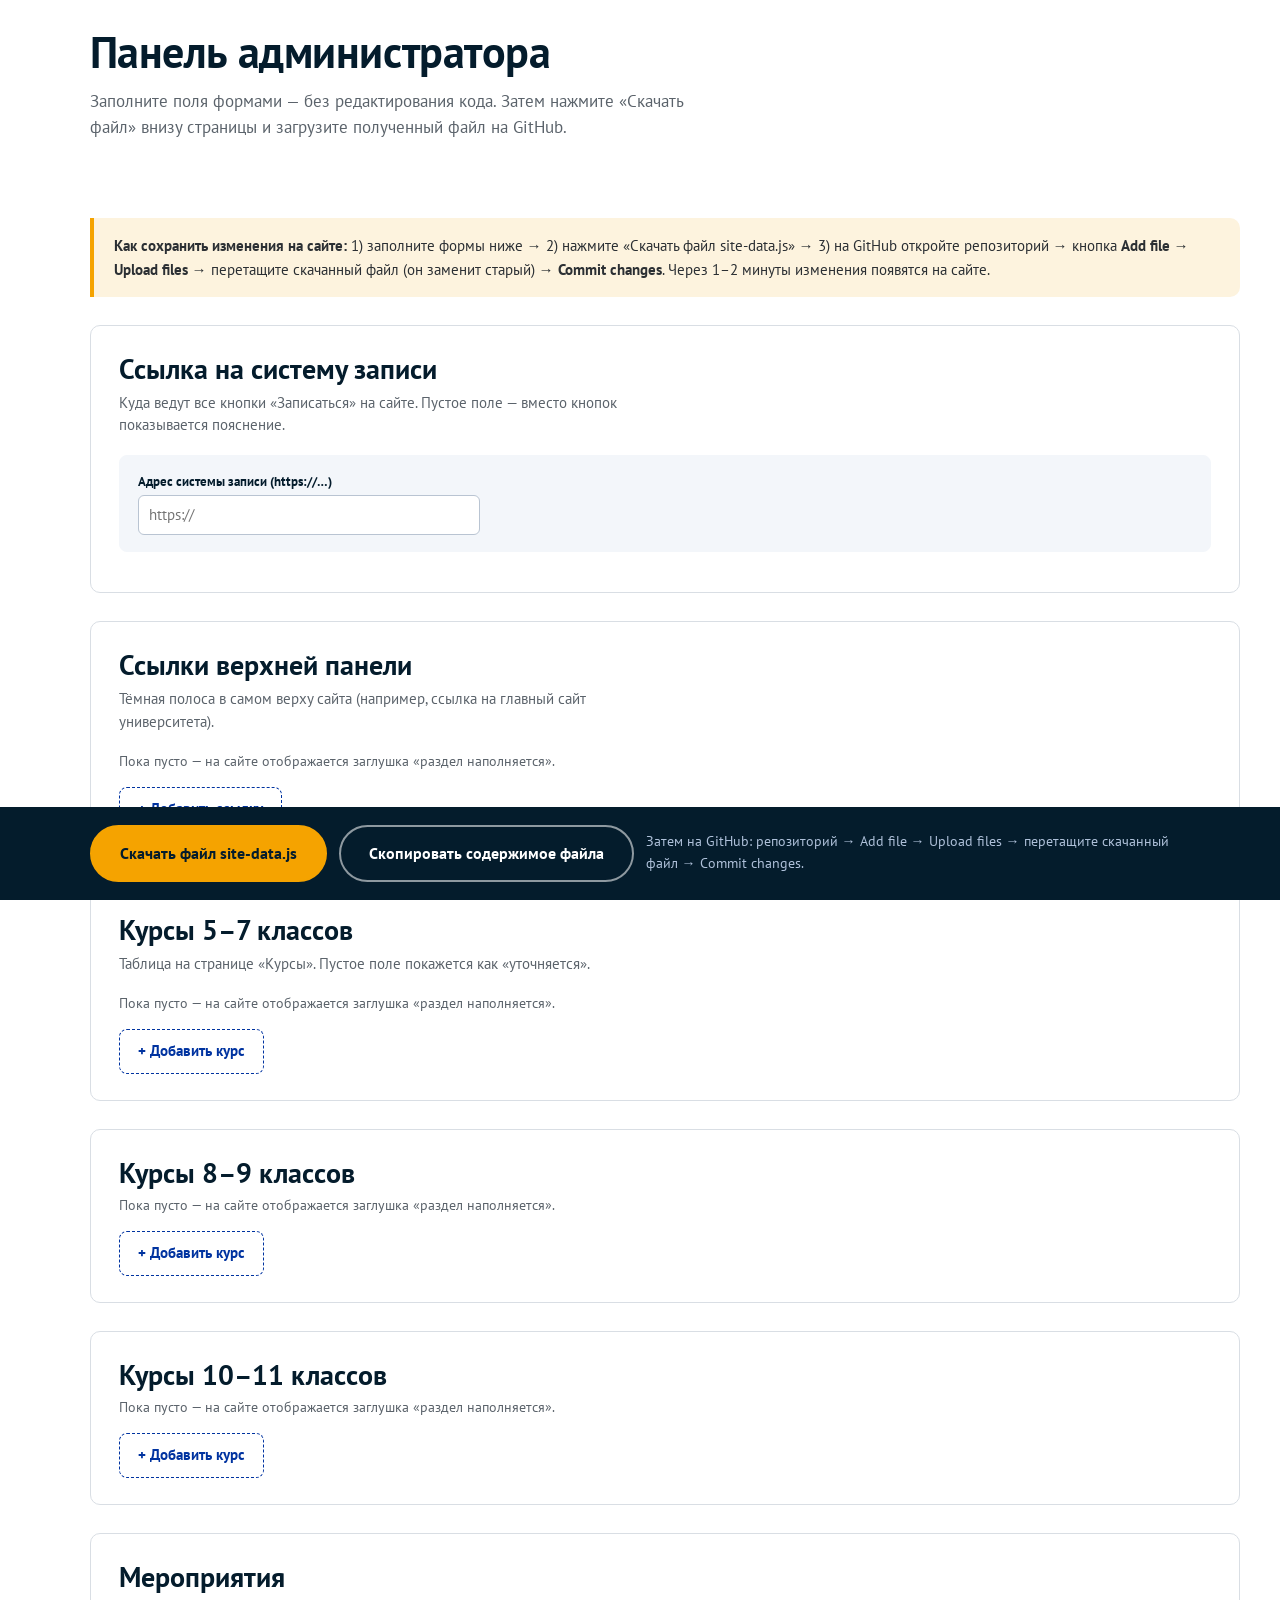
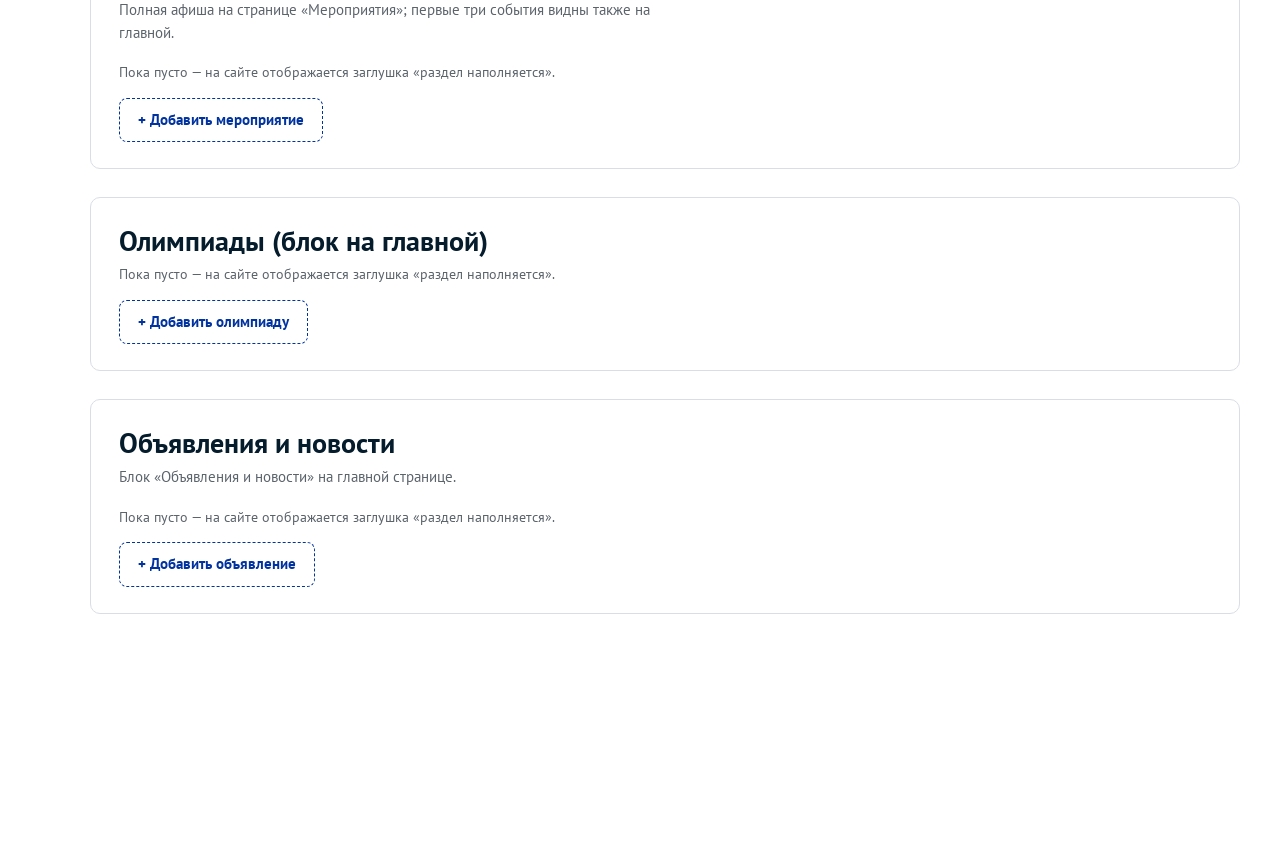
==== admin.html @ a25c6914 "Add files via upload" ====
<!DOCTYPE html>
<html lang="ru">
<head>
<meta charset="UTF-8">
<meta name="viewport" content="width=device-width, initial-scale=1">
<title>Панель администратора — Малый университет КФУ</title>
<meta name="robots" content="noindex, nofollow">
<link rel="preconnect" href="https://fonts.googleapis.com">
<link rel="preconnect" href="https://fonts.gstatic.com" crossorigin>
<link href="https://fonts.googleapis.com/css2?family=PT+Sans:ital,wght@0,400;0,700;1,400&display=swap" rel="stylesheet">
<link rel="stylesheet" href="assets/css/style.css">
<style>
  .admin-section { border: 1px solid var(--line); border-radius: var(--radius); padding: 26px 28px; margin-bottom: 28px; background: var(--paper); }
  .admin-section h2 { margin-bottom: 6px; }
  .admin-section > p { color: var(--muted); font-size: 14.5px; margin-bottom: 18px; }
  .admin-row { border: 1px solid var(--wash); background: var(--wash); border-radius: 8px; padding: 16px 18px; margin-bottom: 14px; }
  .admin-row__grid { display: grid; gap: 10px 14px; }
  @media (min-width: 800px) { .admin-row__grid { grid-template-columns: repeat(2, 1fr); } }
  @media (min-width: 1100px) { .admin-row__grid { grid-template-columns: repeat(3, 1fr); } }
  .admin-row label { display: block; font-size: 12.5px; font-weight: 700; color: var(--navy); margin-bottom: 4px; }
  .admin-row input { font: inherit; font-size: 14.5px; padding: 8px 10px; border: 1px solid #B9C4D2; border-radius: 6px; width: 100%; background: #fff; }
  .admin-row__top { display: flex; justify-content: space-between; align-items: center; margin-bottom: 10px; }
  .admin-row__title { font-weight: 700; color: var(--navy); font-size: 14.5px; }
  .btn-del { background: none; border: 1px solid #D0A0A0; color: #A03030; border-radius: 6px; font: inherit; font-size: 13px; padding: 4px 12px; cursor: pointer; }
  .btn-del:hover { background: #FBEAEA; }
  .btn-add { background: none; border: 1.5px dashed var(--blue); color: var(--blue); border-radius: 8px; font: inherit; font-weight: 700; font-size: 14.5px; padding: 10px 18px; cursor: pointer; }
  .btn-add:hover { background: var(--wash-blue); }
  .admin-actions { position: sticky; bottom: 0; background: var(--navy); padding: 18px 0; margin-top: 34px; }
  .admin-actions .container { display: flex; flex-wrap: wrap; gap: 12px; align-items: center; }
  .admin-actions p { color: #AFC1DA; font-size: 14px; margin: 0; flex: 1 1 100%; }
  #admin-out { width: 100%; min-height: 140px; font-family: monospace; font-size: 13px; padding: 12px; border-radius: 8px; border: 1px solid var(--line); }
  .admin-toast { position: fixed; left: 50%; bottom: 90px; transform: translateX(-50%); background: #1B6E3C; color: #fff; padding: 12px 22px; border-radius: 999px; font-weight: 700; display: none; z-index: 400; }
</style>
</head>
<body>

<main id="main">
<section class="page-head">
  <div class="container container--offset">
    <h1>Панель администратора</h1>
    <p>Заполните поля формами — без редактирования кода. Затем нажмите «Скачать файл» внизу страницы и загрузите полученный файл на GitHub.</p>
  </div>
</section>

<section class="section">
  <div class="container container--offset">

    <div class="note note--amber" style="margin-bottom:28px">
      <strong>Как сохранить изменения на сайте:</strong>
      1) заполните формы ниже → 2) нажмите «Скачать файл site-data.js» →
      3) на GitHub откройте репозиторий → кнопка <b>Add file → Upload files</b> →
      перетащите скачанный файл (он заменит старый) → <b>Commit changes</b>.
      Через 1–2 минуты изменения появятся на сайте.
    </div>

    <div class="admin-section">
      <h2>Ссылка на систему записи</h2>
      <p>Куда ведут все кнопки «Записаться» на сайте. Пустое поле — вместо кнопок показывается пояснение.</p>
      <div class="admin-row">
        <div class="admin-row__grid">
          <div><label for="enrollUrl">Адрес системы записи (https://…)</label>
          <input id="enrollUrl" data-bind="enrollUrl" type="text" placeholder="https://"></div>
        </div>
      </div>
    </div>

    <div class="admin-section">
      <h2>Ссылки верхней панели</h2>
      <p>Тёмная полоса в самом верху сайта (например, ссылка на главный сайт университета).</p>
      <div id="list-topbar"></div>
      <button class="btn-add" type="button" data-add="topbarLinks">+ Добавить ссылку</button>
    </div>

    <div class="admin-section">
      <h2>Курсы 5–7 классов</h2>
      <p>Таблица на странице «Курсы». Пустое поле покажется как «уточняется».</p>
      <div id="list-courses-5-7"></div>
      <button class="btn-add" type="button" data-add="course:5-7">+ Добавить курс</button>
    </div>

    <div class="admin-section">
      <h2>Курсы 8–9 классов</h2>
      <div id="list-courses-8-9"></div>
      <button class="btn-add" type="button" data-add="course:8-9">+ Добавить курс</button>
    </div>

    <div class="admin-section">
      <h2>Курсы 10–11 классов</h2>
      <div id="list-courses-10-11"></div>
      <button class="btn-add" type="button" data-add="course:10-11">+ Добавить курс</button>
    </div>

    <div class="admin-section">
      <h2>Мероприятия</h2>
      <p>Полная афиша на странице «Мероприятия»; первые три события видны также на главной.</p>
      <div id="list-events"></div>
      <button class="btn-add" type="button" data-add="events">+ Добавить мероприятие</button>
    </div>

    <div class="admin-section">
      <h2>Олимпиады (блок на главной)</h2>
      <div id="list-olympiads"></div>
      <button class="btn-add" type="button" data-add="olympiads">+ Добавить олимпиаду</button>
    </div>

    <div class="admin-section">
      <h2>Объявления и новости</h2>
      <p>Блок «Объявления и новости» на главной странице.</p>
      <div id="list-news"></div>
      <button class="btn-add" type="button" data-add="news">+ Добавить объявление</button>
    </div>

  </div>
</section>

<div class="admin-actions">
  <div class="container container--offset">
    <button class="btn btn--amber" type="button" id="btn-download">Скачать файл site-data.js</button>
    <button class="btn btn--ghost-light" type="button" id="btn-copy">Скопировать содержимое файла</button>
    <p>Затем на GitHub: репозиторий → Add file → Upload files → перетащите скачанный файл → Commit changes.</p>
  </div>
</div>
</main>

<div class="admin-toast" id="toast" role="status"></div>

<script src="data/site-data.js"></script>
<script>
(function () {
  "use strict";

  var DATA = window.SITE_DATA || {};
  DATA.topbarLinks = DATA.topbarLinks || [];
  DATA.courses = DATA.courses || {};
  ["5-7", "8-9", "10-11"].forEach(function (g) { DATA.courses[g] = DATA.courses[g] || []; });
  DATA.events = DATA.events || [];
  DATA.olympiads = DATA.olympiads || [];
  DATA.news = DATA.news || [];

  var SCHEMAS = {
    topbarLinks: [
      ["title", "Название ссылки"], ["url", "Адрес (https://…)"]
    ],
    course: [
      ["name", "Название курса"], ["grade", "Класс"], ["format", "Формат (очно/онлайн)"],
      ["load", "Нагрузка"], ["dates", "Сроки"], ["price", "Стоимость"],
      ["detailsUrl", "Ссылка «Подробнее» (можно пусто)"], ["enrollUrl", "Своя ссылка записи (можно пусто)"]
    ],
    events: [
      ["date", "Дата"], ["title", "Название"], ["meta", "Место и аудитория"], ["url", "Ссылка на регистрацию (можно пусто)"]
    ],
    olympiads: [
      ["title", "Название олимпиады"], ["text", "Классы, этапы, сроки"]
    ],
    news: [
      ["date", "Дата"], ["title", "Заголовок"], ["text", "Текст объявления"], ["url", "Ссылка «Подробнее» (можно пусто)"]
    ]
  };

  function q(v) { return JSON.stringify(v == null ? "" : String(v)); }

  function rowEl(schema, item, onDelete) {
    var row = document.createElement("div");
    row.className = "admin-row";
    var top = document.createElement("div");
    top.className = "admin-row__top";
    var t = document.createElement("span");
    t.className = "admin-row__title";
    t.textContent = item[schema[0][0]] || "Новая запись";
    top.appendChild(t);
    var del = document.createElement("button");
    del.type = "button"; del.className = "btn-del"; del.textContent = "Удалить";
    del.addEventListener("click", onDelete);
    top.appendChild(del);
    row.appendChild(top);

    var grid = document.createElement("div");
    grid.className = "admin-row__grid";
    schema.forEach(function (f) {
      var wrap = document.createElement("div");
      var label = document.createElement("label");
      label.textContent = f[1];
      var input = document.createElement("input");
      input.type = "text";
      input.value = item[f[0]] || "";
      input.addEventListener("input", function () {
        item[f[0]] = input.value;
        t.textContent = item[schema[0][0]] || "Новая запись";
      });
      wrap.appendChild(label); wrap.appendChild(input);
      grid.appendChild(wrap);
    });
    row.appendChild(grid);
    return row;
  }

  function renderList(boxId, schema, arr, addLabel) {
    var box = document.getElementById(boxId);
    box.innerHTML = "";
    if (!arr.length) {
      var p = document.createElement("p");
      p.style.cssText = "color:var(--muted);font-size:14px;margin-bottom:14px";
      p.textContent = "Пока пусто — на сайте отображается заглушка «раздел наполняется».";
      box.appendChild(p);
    }
    arr.forEach(function (item, i) {
      box.appendChild(rowEl(schema, item, function () {
        arr.splice(i, 1);
        renderList(boxId, schema, arr, addLabel);
      }));
    });
  }

  function renderAll() {
    renderList("list-topbar", SCHEMAS.topbarLinks, DATA.topbarLinks);
    renderList("list-courses-5-7", SCHEMAS.course, DATA.courses["5-7"]);
    renderList("list-courses-8-9", SCHEMAS.course, DATA.courses["8-9"]);
    renderList("list-courses-10-11", SCHEMAS.course, DATA.courses["10-11"]);
    renderList("list-events", SCHEMAS.events, DATA.events);
    renderList("list-olympiads", SCHEMAS.olympiads, DATA.olympiads);
    renderList("list-news", SCHEMAS.news, DATA.news);
  }

  document.querySelectorAll("[data-add]").forEach(function (btn) {
    btn.addEventListener("click", function () {
      var kind = btn.getAttribute("data-add");
      if (kind.indexOf("course:") === 0) {
        DATA.courses[kind.slice(7)].push({});
      } else {
        DATA[kind].push({});
      }
      renderAll();
    });
  });

  var enrollInput = document.getElementById("enrollUrl");
  enrollInput.value = DATA.enrollUrl || "";
  enrollInput.addEventListener("input", function () { DATA.enrollUrl = enrollInput.value; });

  /* ---------- Генерация файла ---------- */
  function clean(arr, fields) {
    return arr.map(function (it) {
      var o = {};
      fields.forEach(function (f) { o[f] = it[f] || ""; });
      return o;
    });
  }

  function buildFile() {
    var d = {
      topbarLinks: clean(DATA.topbarLinks, ["title", "url"]),
      enrollUrl: DATA.enrollUrl || "",
      courses: {
        "5-7": clean(DATA.courses["5-7"], ["name", "grade", "format", "load", "dates", "price", "detailsUrl", "enrollUrl"]),
        "8-9": clean(DATA.courses["8-9"], ["name", "grade", "format", "load", "dates", "price", "detailsUrl", "enrollUrl"]),
        "10-11": clean(DATA.courses["10-11"], ["name", "grade", "format", "load", "dates", "price", "detailsUrl", "enrollUrl"])
      },
      events: clean(DATA.events, ["date", "title", "meta", "url"]),
      olympiads: clean(DATA.olympiads, ["title", "text"]),
      news: clean(DATA.news, ["date", "title", "text", "url"])
    };
    var header =
"/* ============================================================\n" +
"   Малый университет КФУ — РЕДАКТИРУЕМЫЙ КОНТЕНТ САЙТА\n" +
"   Файл сформирован панелью администратора (admin.html).\n" +
"   Можно править и вручную: инструкция — в README.md.\n" +
"   ============================================================ */\n\n";
    return header + "window.SITE_DATA = " + JSON.stringify(d, null, 2) + ";\n";
  }

  function toast(msg) {
    var t = document.getElementById("toast");
    t.textContent = msg; t.style.display = "block";
    setTimeout(function () { t.style.display = "none"; }, 2600);
  }

  document.getElementById("btn-download").addEventListener("click", function () {
    var blob = new Blob([buildFile()], { type: "text/javascript;charset=utf-8" });
    var a = document.createElement("a");
    a.href = URL.createObjectURL(blob);
    a.download = "site-data.js";
    document.body.appendChild(a);
    a.click();
    setTimeout(function () { URL.revokeObjectURL(a.href); a.remove(); }, 500);
    toast("Файл скачан. Теперь загрузите его на GitHub (Add file → Upload files).");
  });

  document.getElementById("btn-copy").addEventListener("click", function () {
    var text = buildFile();
    if (navigator.clipboard && navigator.clipboard.writeText) {
      navigator.clipboard.writeText(text).then(function () {
        toast("Содержимое скопировано в буфер обмена.");
      });
    } else {
      var ta = document.createElement("textarea");
      ta.value = text; document.body.appendChild(ta); ta.select();
      document.execCommand("copy"); ta.remove();
      toast("Содержимое скопировано в буфер обмена.");
    }
  });

  renderAll();
})();
</script>
</body>
</html>
---- assets/css/style.css ----
/* ============================================================
   Малый университет КФУ — дизайн-система
   Шрифт: PT Sans (кириллица). Основной синий: #0033A0 (PANTONE 2945)
   ============================================================ */

:root {
  --blue: #0033A0;          /* PANTONE 2945 — основной */
  --navy: #041C2C;          /* тёмно-синий: заголовки, плашки */
  --amber: #F5A300;         /* акценты и целевые действия */
  --amber-dark: #C47F00;    /* hover/focus для янтарного */
  --ink: #2B2F33;           /* основной текст */
  --muted: #5B636B;         /* вторичный текст */
  --line: #D9DEE4;          /* разделители */
  --paper: #FFFFFF;
  --wash: #F3F6FA;          /* светлая подложка */
  --wash-blue: #E8EEF9;     /* светло-синяя плашка */
  --radius: 10px;
  --font: "PT Sans", "Segoe UI", Arial, sans-serif;
}

* { box-sizing: border-box; margin: 0; padding: 0; }

html { scroll-behavior: smooth; }

body {
  font-family: var(--font);
  font-size: 16px;
  line-height: 1.55;
  color: var(--ink);
  background: var(--paper);
  -webkit-font-smoothing: antialiased;
}

img, svg { max-width: 100%; height: auto; }

a { color: var(--blue); text-decoration: underline; text-underline-offset: 2px; }
a:hover { color: var(--navy); }

h1, h2, h3, h4 { color: var(--navy); line-height: 1.2; font-weight: 700; }
h1 { font-size: clamp(1.9rem, 3.4vw, 2.9rem); letter-spacing: -0.01em; }
h2 { font-size: clamp(1.4rem, 2.2vw, 1.9rem); }
h3 { font-size: 1.2rem; }

p { max-width: 68ch; }

::selection { background: var(--amber); color: var(--navy); }

/* Фокус — доступность */
a:focus-visible, button:focus-visible, input:focus-visible,
select:focus-visible, textarea:focus-visible, summary:focus-visible {
  outline: 3px solid var(--amber);
  outline-offset: 2px;
  border-radius: 3px;
}

.skip-link {
  position: absolute; left: -9999px; top: 0;
  background: var(--navy); color: #fff; padding: 10px 16px; z-index: 200;
}
.skip-link:focus { left: 0; }

/* ---------- Контейнер с осмысленным левым полем ---------- */
.container {
  width: 100%;
  max-width: 1280px;
  margin-inline: auto;
  padding-inline: 20px;
}
@media (min-width: 900px) {
  /* левое поле ≈ 5 см: контент смещён вправо относительно края */
  .container--offset { padding-left: clamp(48px, 7vw, 190px); padding-right: 40px; }
}

/* ---------- Верхняя служебная панель ---------- */
.topbar {
  background: var(--navy);
  color: #C9D4E2;
  font-size: 13.5px;
}
.topbar .container { display: flex; align-items: center; gap: 20px; min-height: 40px; flex-wrap: wrap; }
.topbar a { color: #C9D4E2; text-decoration: none; }
.topbar a:hover { color: #fff; text-decoration: underline; }
.topbar__spacer { flex: 1; }
.topbar .svi-toggle {
  background: none; border: 1px solid #5A7290; color: #E6EDF5;
  font: inherit; font-size: 12.5px; padding: 3px 10px; border-radius: 999px; cursor: pointer;
}
.topbar .svi-toggle:hover, .topbar .svi-toggle[aria-pressed="true"] { background: #fff; color: var(--navy); border-color: #fff; }
.topbar .search-open {
  background: none; border: 0; color: #E6EDF5; font: inherit; cursor: pointer;
  display: inline-flex; align-items: center; gap: 6px; padding: 4px 2px;
}
.topbar .search-open:hover { color: #fff; text-decoration: underline; }

/* ---------- Шапка ---------- */
.site-header {
  background: var(--paper);
  border-bottom: 1px solid var(--line);
  position: sticky; top: 0; z-index: 90;
}
.site-header .container { display: flex; align-items: center; gap: 28px; min-height: 76px; }

.brand { display: flex; align-items: center; gap: 14px; text-decoration: none; }
.brand__mark { flex: 0 0 auto; }
.brand__name { color: var(--navy); font-weight: 700; font-size: 1.12rem; line-height: 1.15; }
.brand__sub { color: var(--muted); font-size: 12.5px; line-height: 1.2; }
@media (max-width: 560px) { .brand__sub { display: none; } }

/* Навигация */
.main-nav { margin-left: auto; }
.main-nav > ul { display: flex; list-style: none; gap: 4px; }
.main-nav a {
  display: block; padding: 12px 14px; color: var(--navy);
  text-decoration: none; font-weight: 700; font-size: 15px; border-radius: 6px;
}
.main-nav a:hover { background: var(--wash-blue); }
.main-nav a[aria-current="page"] { color: var(--blue); box-shadow: inset 0 -3px 0 var(--amber); border-radius: 0; }

.nav-item { position: relative; }
.nav-item__row { display: flex; align-items: center; }
.nav-item__caret {
  background: none; border: 0; cursor: pointer; padding: 8px 4px;
  color: var(--muted); font-size: 11px; line-height: 1;
}
.nav-item__menu {
  display: none; position: absolute; top: 100%; left: 0; min-width: 280px;
  background: var(--paper); border: 1px solid var(--line); border-radius: var(--radius);
  box-shadow: 0 14px 34px rgba(4, 28, 44, .14); list-style: none; padding: 8px; z-index: 95;
}
.nav-item:hover .nav-item__menu,
.nav-item:focus-within .nav-item__menu,
.nav-item--open .nav-item__menu { display: block; }
.nav-item__menu a { font-weight: 400; padding: 10px 12px; }

.burger {
  display: none; margin-left: auto; background: none; border: 1px solid var(--line);
  border-radius: 8px; padding: 10px 12px; font: inherit; font-weight: 700; color: var(--navy);
  cursor: pointer; align-items: center; gap: 8px;
}
.burger__bars, .burger__bars::before, .burger__bars::after {
  display: block; width: 18px; height: 2px; background: var(--navy); content: ""; position: relative;
}
.burger__bars::before { position: absolute; top: -6px; }
.burger__bars::after { position: absolute; top: 6px; }

@media (max-width: 900px) {
  .burger { display: inline-flex; }
  .main-nav { display: none; position: absolute; inset: 100% 0 auto 0; background: var(--paper);
    border-bottom: 1px solid var(--line); padding: 8px 20px 18px; margin: 0; }
  .main-nav--open { display: block; }
  .main-nav > ul { flex-direction: column; gap: 0; }
  .main-nav a { padding: 13px 6px; border-bottom: 1px solid var(--wash); }
  .nav-item__menu { position: static; box-shadow: none; border: 0; border-left: 3px solid var(--wash-blue); border-radius: 0; margin: 0 0 6px 10px; }
  .nav-item:hover .nav-item__menu { display: none; }
  .nav-item--open .nav-item__menu, .nav-item:focus-within .nav-item__menu { display: block; }
}

/* ---------- Хлебные крошки ---------- */
.breadcrumbs { font-size: 13.5px; color: var(--muted); padding: 16px 0 0; }
.breadcrumbs ol { list-style: none; display: flex; flex-wrap: wrap; gap: 6px; }
.breadcrumbs li::after { content: "→"; margin-left: 6px; color: #9AA5B1; }
.breadcrumbs li:last-child::after { content: ""; }
.breadcrumbs a { color: var(--muted); }
.breadcrumbs [aria-current] { color: var(--ink); }

/* ---------- Первый экран ---------- */
.hero { background: linear-gradient(135deg, var(--navy) 0%, #0A2F52 55%, var(--blue) 130%); color: #fff; overflow: hidden; }
.hero .container { display: grid; gap: 36px; padding-block: clamp(44px, 7vw, 92px); }
@media (min-width: 900px) { .hero .container { grid-template-columns: 1.15fr .85fr; align-items: center; } }
.hero h1 { color: #fff; }
.hero__lead { font-size: clamp(1.05rem, 1.5vw, 1.25rem); color: #D7E2F2; margin-top: 18px; }
.hero__actions { display: flex; flex-wrap: wrap; align-items: center; gap: 18px; margin-top: 32px; }
.hero__note { font-size: 13.5px; color: #AFC1DA; margin-top: 20px; max-width: 46ch; }
.hero__art { display: none; }
@media (min-width: 900px) { .hero__art { display: block; } }

/* Кнопки */
.btn {
  display: inline-flex; align-items: center; justify-content: center; gap: 8px;
  font: inherit; font-weight: 700; font-size: 1rem; text-decoration: none;
  border-radius: 999px; padding: 14px 28px; cursor: pointer; border: 2px solid transparent;
  transition: background .15s ease, color .15s ease, border-color .15s ease;
}
.btn--amber { background: var(--amber); color: var(--navy); border-color: var(--amber); }
.btn--amber:hover { background: var(--amber-dark); border-color: var(--amber-dark); color: #fff; }
.btn--ghost-light { background: transparent; color: #fff; border-color: rgba(255,255,255,.55); }
.btn--ghost-light:hover { border-color: #fff; color: #fff; background: rgba(255,255,255,.08); }
.btn--blue { background: var(--blue); color: #fff; border-color: var(--blue); }
.btn--blue:hover { background: var(--navy); border-color: var(--navy); color: #fff; }
.btn--outline { background: transparent; color: var(--blue); border-color: var(--blue); }
.btn--outline:hover { background: var(--wash-blue); }
.btn--small { padding: 9px 18px; font-size: 14.5px; }

.link-arrow { font-weight: 700; }
.link-arrow::after { content: " →"; }

/* ---------- Секции ---------- */
.section { padding-block: clamp(40px, 6vw, 72px); }
.section--wash { background: var(--wash); }
.section--navy { background: var(--navy); color: #E6EDF5; }
.section--navy h2, .section--navy h3 { color: #fff; }
.section__head { margin-bottom: 30px; }
.section__head p { color: var(--muted); margin-top: 8px; }
.section--navy .section__head p { color: #AFC1DA; }

/* Возрастные входы: не «стена карточек», а полосы с крупной цифрой */
.age-list { display: grid; gap: 18px; }
.age-band {
  display: grid; grid-template-columns: 1fr; gap: 10px 28px;
  background: var(--paper); border: 1px solid var(--line); border-radius: var(--radius);
  padding: 26px 28px; text-decoration: none; color: inherit;
  transition: border-color .15s ease, box-shadow .15s ease;
}
.age-band:hover { border-color: var(--blue); box-shadow: 0 10px 26px rgba(4,28,44,.08); }
@media (min-width: 760px) { .age-band { grid-template-columns: 150px 1fr auto; align-items: center; } }
.age-band:nth-child(even) { background: var(--wash-blue); border-color: transparent; }
.age-band__num { font-size: clamp(2.2rem, 4vw, 3.2rem); font-weight: 700; color: var(--amber); line-height: 1; }
.age-band__num small { display: block; font-size: 14px; color: var(--muted); font-weight: 400; margin-top: 4px; }
.age-band__title { font-size: 1.15rem; font-weight: 700; color: var(--navy); }
.age-band__text { color: var(--muted); font-size: 15px; margin-top: 6px; }
.age-band__go { color: var(--blue); font-weight: 700; white-space: nowrap; }

/* События */
.event-list { list-style: none; display: grid; gap: 0; border-top: 1px solid var(--line); }
.event-list li { display: grid; grid-template-columns: 1fr; gap: 4px 26px; padding: 20px 0; border-bottom: 1px solid var(--line); }
@media (min-width: 700px) { .event-list li { grid-template-columns: 110px 1fr auto; align-items: baseline; } }
.event-list time { font-weight: 700; color: var(--blue); font-size: 15px; }
.event-list .event-list__title { font-weight: 700; color: var(--navy); }
.event-list .event-list__meta { color: var(--muted); font-size: 14px; }

/* Плашка-заглушка «раздел наполняется» */
.placeholder {
  background: var(--wash); border: 1px dashed #B9C4D2; border-radius: var(--radius);
  padding: 26px 28px; color: var(--muted);
}
.placeholder strong { color: var(--navy); display: block; margin-bottom: 6px; font-size: 1.05rem; }

/* Инфо-полоса */
.note {
  background: var(--wash-blue); border-left: 4px solid var(--blue);
  border-radius: 0 var(--radius) var(--radius) 0; padding: 16px 20px; font-size: 15px;
}
.note--amber { background: #FDF3DE; border-left-color: var(--amber); }

/* ---------- Таблицы ---------- */
.table-wrap { overflow-x: auto; -webkit-overflow-scrolling: touch; border: 1px solid var(--line); border-radius: var(--radius); background: var(--paper); }
table.courses { width: 100%; min-width: 640px; border-collapse: collapse; font-size: 15px; }
.courses caption { text-align: left; padding: 14px 16px 0; color: var(--muted); font-size: 13.5px; }
.courses th, .courses td { padding: 13px 16px; text-align: left; border-bottom: 1px solid var(--line); vertical-align: top; }
.courses thead th { background: var(--navy); color: #fff; font-size: 13.5px; text-transform: uppercase; letter-spacing: .04em; }
.courses tbody tr:hover { background: var(--wash); }
.courses tbody tr:last-child td { border-bottom: 0; }
.courses .tbd { color: var(--muted); font-style: normal; }

/* ---------- Карточки направлений (асимметричная сетка) ---------- */
.dir-grid { display: grid; gap: 20px; }
@media (min-width: 760px) { .dir-grid { grid-template-columns: repeat(2, 1fr); } }
@media (min-width: 1080px) { .dir-grid { grid-template-columns: 1.2fr 1fr 1fr; } .dir-grid > :first-child { grid-row: span 2; } }
.dir-card {
  border: 1px solid var(--line); border-radius: var(--radius); padding: 26px 26px 24px;
  background: var(--paper); display: flex; flex-direction: column; gap: 10px;
}
.dir-card h3 a { color: var(--navy); text-decoration: none; }
.dir-card h3 a:hover { color: var(--blue); text-decoration: underline; }
.dir-card p { color: var(--muted); font-size: 15px; }
.dir-card .dir-card__foot { margin-top: auto; padding-top: 12px; border-top: 1px solid var(--wash); font-size: 14px; color: var(--muted); }
.dir-card--navy { background: var(--navy); border-color: var(--navy); }
.dir-card--navy h3 a { color: #fff; }
.dir-card--navy p, .dir-card--navy .dir-card__foot { color: #AFC1DA; }

/* Факты-полоса */
.facts { display: grid; gap: 26px; }
@media (min-width: 760px) { .facts { grid-template-columns: repeat(3, 1fr); } }
.facts .fact { border-top: 3px solid var(--amber); padding-top: 14px; }
.facts .fact b { display: block; font-size: clamp(1.8rem, 3vw, 2.5rem); color: #fff; line-height: 1.1; }
.facts .fact span { color: #AFC1DA; font-size: 15px; }

/* ---------- Формы ---------- */
.form { display: grid; gap: 20px; max-width: 560px; }
.form fieldset { border: 1px solid var(--line); border-radius: var(--radius); padding: 22px; display: grid; gap: 18px; }
.form legend { font-weight: 700; color: var(--navy); padding: 0 8px; }
.form .field { display: grid; gap: 6px; }
.form label { font-weight: 700; font-size: 14.5px; color: var(--navy); }
.form .hint { font-size: 12.5px; color: var(--muted); }
.form input[type="text"], .form input[type="tel"], .form input[type="email"],
.form input[type="password"], .form select, .form textarea {
  font: inherit; font-size: 15px; padding: 11px 14px; border: 1px solid #B9C4D2;
  border-radius: 8px; width: 100%; background: #fff; color: var(--ink);
}
.form input:focus, .form select:focus, .form textarea:focus { border-color: var(--blue); outline: 3px solid rgba(0,51,160,.18); }
.check { display: grid; grid-template-columns: 22px 1fr; gap: 10px; align-items: start; font-size: 14.5px; }
.check input { width: 18px; height: 18px; margin-top: 2px; accent-color: var(--blue); }
.check .hint { grid-column: 2; }
.form__status { font-weight: 700; }
.form__status[hidden] { display: none; }

/* ---------- Поиск ---------- */
.search-panel { display: none; border-bottom: 1px solid var(--line); background: var(--wash); padding: 22px 0; }
.search-panel--open { display: block; }
.search-panel form { display: flex; gap: 10px; max-width: 640px; }
.search-panel input { flex: 1; font: inherit; font-size: 16px; padding: 12px 16px; border: 1px solid #B9C4D2; border-radius: 8px; }
.search-results { margin-top: 18px; display: grid; gap: 18px; }
.search-results h3 { font-size: 13px; text-transform: uppercase; letter-spacing: .06em; color: var(--muted); margin-bottom: 6px; }
.search-results ul { list-style: none; }
.search-results li { padding: 6px 0; }
.search-results .none { color: var(--muted); }

/* ---------- Cookie-баннер ---------- */
.cookie {
  position: fixed; right: 18px; bottom: 18px; z-index: 300; width: min(400px, calc(100vw - 36px));
  background: #fff; border: 1px solid var(--line); border-radius: 14px;
  box-shadow: 0 22px 50px rgba(4,28,44,.22); padding: 24px;
  transform: translateY(14px); opacity: 0; pointer-events: none;
  transition: transform .3s ease, opacity .3s ease;
}
.cookie--visible { transform: none; opacity: 1; pointer-events: auto; }
.cookie h2 { font-size: 1.1rem; margin-bottom: 8px; }
.cookie p { font-size: 14px; color: var(--muted); margin-bottom: 14px; }
.cookie .check { margin-bottom: 8px; }
.cookie__actions { display: grid; gap: 8px; margin-top: 14px; }
.cookie__actions .btn { width: 100%; padding: 11px 18px; font-size: 15px; }

/* ---------- Модальный диалог внешнего перехода ---------- */
.ext-dialog { position: fixed; inset: 0; z-index: 320; display: none; align-items: center; justify-content: center; padding: 20px; }
.ext-dialog--open { display: flex; }
.ext-dialog__backdrop { position: absolute; inset: 0; background: rgba(4,28,44,.55); }
.ext-dialog__card { position: relative; background: #fff; border-radius: 14px; max-width: 460px; padding: 28px; box-shadow: 0 22px 50px rgba(4,28,44,.3); }
.ext-dialog__card h2 { font-size: 1.2rem; margin-bottom: 10px; }
.ext-dialog__card p { color: var(--muted); font-size: 15px; margin-bottom: 20px; }
.ext-dialog__card .ext-dialog__url { font-weight: 700; color: var(--navy); }
.ext-dialog__actions { display: flex; flex-wrap: wrap; gap: 10px; }

/* ---------- Футер ---------- */
.site-footer { background: var(--navy); color: #AFC1DA; font-size: 14.5px; }
.site-footer a { color: #E6EDF5; }
.site-footer .container { padding-block: 44px 28px; }
.footer-grid { display: grid; gap: 34px; }
@media (min-width: 760px) { .footer-grid { grid-template-columns: 1.3fr 1fr 1fr; } }
.footer-grid h2, .footer-grid h3 { color: #fff; font-size: 1rem; margin-bottom: 12px; }
.footer-grid ul { list-style: none; display: grid; gap: 8px; }
.footer-bottom {
  border-top: 1px solid #1C3A52; margin-top: 34px; padding-top: 20px;
  display: flex; flex-wrap: wrap; gap: 10px 26px; align-items: center; font-size: 13.5px;
}
.age-mark {
  display: inline-flex; align-items: center; justify-content: center;
  border: 1.5px solid #5A7290; color: #E6EDF5; border-radius: 6px;
  font-weight: 700; padding: 2px 8px; font-size: 13px;
}

/* ---------- Версия для слабовидящих ---------- */
body.svi { font-size: 20px; background: #fff; color: #000; }
body.svi h1, body.svi h2, body.svi h3, body.svi .brand__name { color: #000; }
body.svi .hero, body.svi .section--navy, body.svi .site-footer, body.svi .topbar { background: #000; color: #fff; }
body.svi .hero__lead, body.svi .section--navy .section__head p { color: #fff; }
body.svi a { color: #0000C8; }
body.svi .hero a, body.svi .site-footer a, body.svi .topbar a { color: #FFD24D; }
body.svi .btn--amber { background: #FFD24D; border-color: #000; color: #000; }
body.svi .age-band, body.svi .dir-card, body.svi .table-wrap { border: 2px solid #000; background: #fff; }
body.svi .age-band__num, body.svi .event-list time { color: #000; }
body.svi .courses thead th { background: #000; }
body.svi .hero__art { display: none !important; }
body.svi img { filter: grayscale(1) contrast(1.1); }

/* ---------- Вспомогательное ---------- */
.mt-24 { margin-top: 24px; } .mt-32 { margin-top: 32px; } .mt-40 { margin-top: 40px; }
.two-col { display: grid; gap: 32px; }
@media (min-width: 900px) { .two-col { grid-template-columns: 1.35fr 1fr; align-items: start; } }
ul.ticks { list-style: none; display: grid; gap: 10px; }
ul.ticks li { padding-left: 26px; position: relative; }
ul.ticks li::before { content: ""; position: absolute; left: 0; top: 8px; width: 12px; height: 6px;
  border-left: 2.5px solid var(--amber); border-bottom: 2.5px solid var(--amber); transform: rotate(-45deg); }
.doc-list { list-style: none; display: grid; gap: 10px; }
.doc-list a { font-weight: 700; }
.doc-list .doc-list__meta { color: var(--muted); font-size: 13.5px; display: block; }
.page-head { padding: 26px 0 6px; }
.page-head p { color: var(--muted); margin-top: 10px; font-size: 1.05rem; }
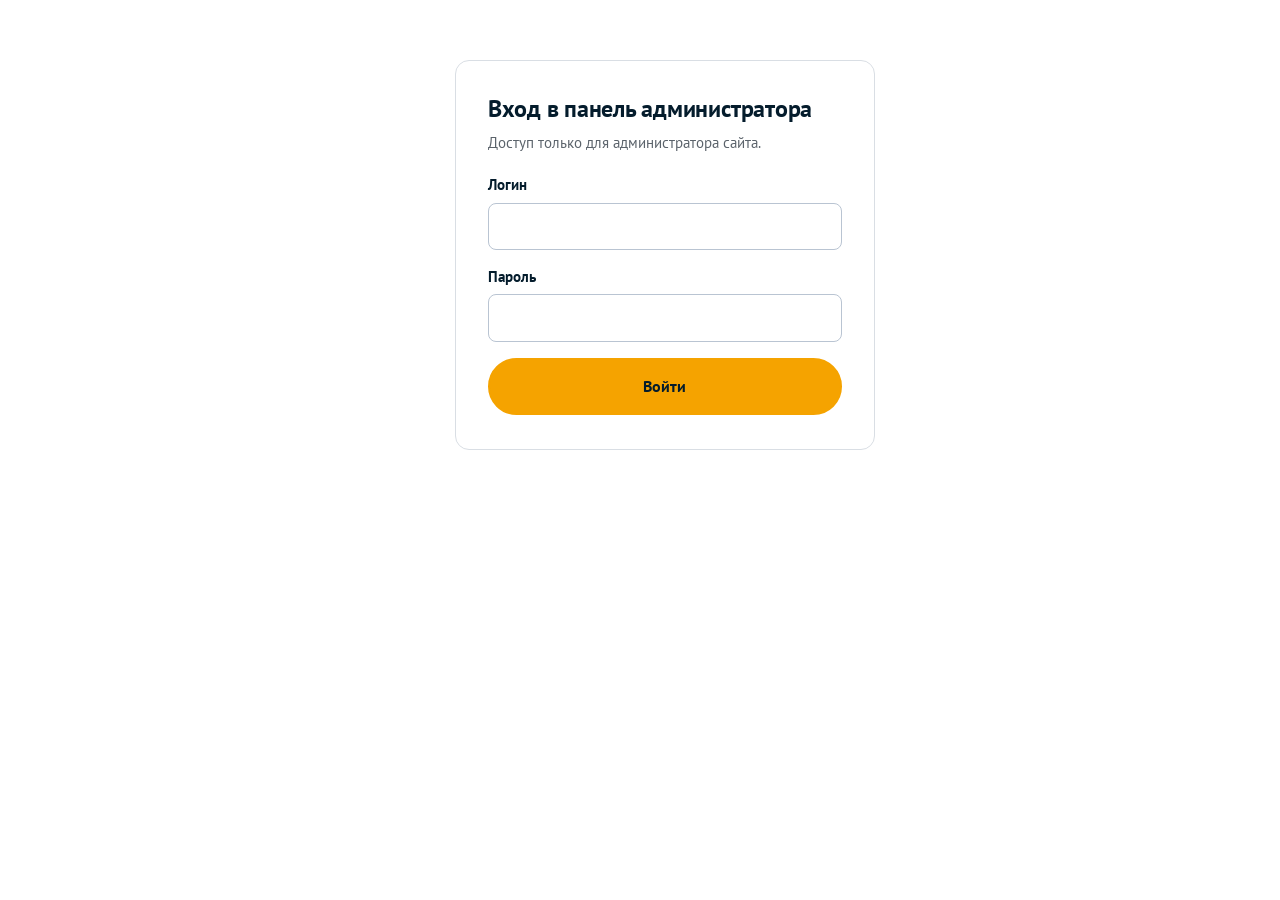
==== commit ca091e1f: "Add files via upload" ====
--- a/admin.html
+++ b/admin.html
@@ -28,29 +28,69 @@
   .admin-actions { position: sticky; bottom: 0; background: var(--navy); padding: 18px 0; margin-top: 34px; }
   .admin-actions .container { display: flex; flex-wrap: wrap; gap: 12px; align-items: center; }
   .admin-actions p { color: #AFC1DA; font-size: 14px; margin: 0; flex: 1 1 100%; }
-  #admin-out { width: 100%; min-height: 140px; font-family: monospace; font-size: 13px; padding: 12px; border-radius: 8px; border: 1px solid var(--line); }
   .admin-toast { position: fixed; left: 50%; bottom: 90px; transform: translateX(-50%); background: #1B6E3C; color: #fff; padding: 12px 22px; border-radius: 999px; font-weight: 700; display: none; z-index: 400; }
+  .admin-toast--error { background: #B00020; }
+  .login-card { max-width: 420px; margin: 60px auto 80px; border: 1px solid var(--line); border-radius: 14px; padding: 34px 32px; }
+  .login-card h1 { font-size: 1.5rem; margin-bottom: 8px; }
+  .login-card .field { margin-bottom: 16px; }
+  .login-card label { display: block; font-weight: 700; font-size: 14.5px; color: var(--navy); margin-bottom: 6px; }
+  .login-card input { font: inherit; font-size: 15px; padding: 11px 14px; border: 1px solid #B9C4D2; border-radius: 8px; width: 100%; }
+  .login-error { color: #B00020; font-size: 14px; margin-top: 10px; display: none; }
+  .publish-status { font-size: 14.5px; margin-top: 12px; }
+  .token-row { display: grid; gap: 10px; }
+  @media (min-width: 800px) { .token-row { grid-template-columns: 1fr auto auto; align-items: end; } }
 </style>
 </head>
 <body>
 
 <main id="main">
+
+<!-- Экран входа -->
+<div id="login-screen">
+  <div class="container container--offset">
+    <div class="login-card">
+      <h1>Вход в панель администратора</h1>
+      <p style="color:var(--muted);font-size:14.5px;margin-bottom:20px">Доступ только для администратора сайта.</p>
+      <form id="login-form">
+        <div class="field">
+          <label for="login-user">Логин</label>
+          <input type="text" id="login-user" autocomplete="username" required>
+        </div>
+        <div class="field">
+          <label for="login-pass">Пароль</label>
+          <input type="password" id="login-pass" autocomplete="current-password" required>
+        </div>
+        <button class="btn btn--amber" type="submit" style="width:100%">Войти</button>
+        <p class="login-error" id="login-error">Неверный логин или пароль.</p>
+      </form>
+    </div>
+  </div>
+</div>
+
+<!-- Панель (скрыта до входа) -->
+<div id="panel" hidden>
 <section class="page-head">
   <div class="container container--offset">
     <h1>Панель администратора</h1>
-    <p>Заполните поля формами — без редактирования кода. Затем нажмите «Скачать файл» внизу страницы и загрузите полученный файл на GitHub.</p>
+    <p>Заполните поля формами — без редактирования кода. Затем нажмите «Опубликовать на сайте» внизу страницы — изменения появятся на сайте через 1–2 минуты.</p>
   </div>
 </section>
 
 <section class="section">
   <div class="container container--offset">
 
-    <div class="note note--amber" style="margin-bottom:28px">
-      <strong>Как сохранить изменения на сайте:</strong>
-      1) заполните формы ниже → 2) нажмите «Скачать файл site-data.js» →
-      3) на GitHub откройте репозиторий → кнопка <b>Add file → Upload files</b> →
-      перетащите скачанный файл (он заменит старый) → <b>Commit changes</b>.
-      Через 1–2 минуты изменения появятся на сайте.
+    <div class="admin-section" style="background:var(--wash-blue);border-color:#B9C4D2">
+      <h2>Ключ публикации (GitHub token)</h2>
+      <p>Нужен один раз: с ним кнопка «Опубликовать» сразу обновляет сайт. Токен хранится только в вашем браузере и никуда не отправляется, кроме GitHub. Как получить: GitHub → Settings → Developer settings → Personal access tokens → Fine-grained tokens → Generate new token → доступ только к репозиторию сайта, разрешение <b>Contents: Read and write</b>.</p>
+      <div class="token-row">
+        <div>
+          <label for="gh-token" style="display:block;font-size:12.5px;font-weight:700;color:var(--navy);margin-bottom:4px">Токен (ghp_… или github_pat_…)</label>
+          <input id="gh-token" type="password" autocomplete="off" placeholder="Вставьте токен" style="font:inherit;font-size:14.5px;padding:8px 10px;border:1px solid #B9C4D2;border-radius:6px;width:100%;background:#fff">
+        </div>
+        <button class="btn btn--blue btn--small" type="button" id="btn-save-token">Запомнить в этом браузере</button>
+        <button class="btn btn--outline btn--small" type="button" id="btn-clear-token">Удалить токен</button>
+      </div>
+      <p class="publish-status" id="token-status"></p>
     </div>
 
     <div class="admin-section">
@@ -59,7 +99,7 @@
       <div class="admin-row">
         <div class="admin-row__grid">
           <div><label for="enrollUrl">Адрес системы записи (https://…)</label>
-          <input id="enrollUrl" data-bind="enrollUrl" type="text" placeholder="https://"></div>
+          <input id="enrollUrl" type="text" placeholder="https://"></div>
         </div>
       </div>
     </div>
@@ -115,10 +155,12 @@
 
 <div class="admin-actions">
   <div class="container container--offset">
-    <button class="btn btn--amber" type="button" id="btn-download">Скачать файл site-data.js</button>
-    <button class="btn btn--ghost-light" type="button" id="btn-copy">Скопировать содержимое файла</button>
-    <p>Затем на GitHub: репозиторий → Add file → Upload files → перетащите скачанный файл → Commit changes.</p>
+    <button class="btn btn--amber" type="button" id="btn-publish">Опубликовать на сайте</button>
+    <button class="btn btn--ghost-light" type="button" id="btn-download">Скачать файл site-data.js</button>
+    <button class="btn btn--ghost-light" type="button" id="btn-logout">Выйти</button>
+    <p id="publish-status">«Опубликовать» обновляет сайт сразу (нужен токен). «Скачать файл» — запасной вариант: загрузить файл на GitHub вручную.</p>
   </div>
+</div>
 </div>
 </main>
 
@@ -129,6 +171,55 @@
 (function () {
   "use strict";
 
+  /* ================= ВХОД =================
+     Тестовые логин/пароль: admin / maluni2026
+     Чтобы сменить пароль, замените значение PASS_HASH ниже на
+     SHA-256 от строки "логин:пароль" (в комментарии — исходная пара).
+     Это лёгкая защита страницы; реальную защиту от публикации
+     даёт токен GitHub, который хранится только в браузере. */
+  var LOGIN_USER = "admin";
+  var PASS_HASH = "d98ddeb939ca773cf6f178df58962327c62e182e7e6824101c637b1a353de156"; // admin:maluni2026
+  var SESSION_KEY = "mu_admin_session";
+
+  function sha256(text) {
+    var data = new TextEncoder().encode(text);
+    return crypto.subtle.digest("SHA-256", data).then(function (buf) {
+      return Array.prototype.map.call(new Uint8Array(buf), function (b) {
+        return ("0" + b.toString(16)).slice(-2);
+      }).join("");
+    });
+  }
+
+  var loginScreen = document.getElementById("login-screen");
+  var panel = document.getElementById("panel");
+
+  function showPanel() {
+    loginScreen.hidden = true;
+    panel.hidden = false;
+  }
+
+  if (sessionStorage.getItem(SESSION_KEY) === "1") showPanel();
+
+  document.getElementById("login-form").addEventListener("submit", function (e) {
+    e.preventDefault();
+    var u = document.getElementById("login-user").value.trim();
+    var p = document.getElementById("login-pass").value;
+    sha256(u + ":" + p).then(function (hash) {
+      if (u === LOGIN_USER && hash === PASS_HASH) {
+        sessionStorage.setItem(SESSION_KEY, "1");
+        showPanel();
+      } else {
+        document.getElementById("login-error").style.display = "block";
+      }
+    });
+  });
+
+  document.getElementById("btn-logout").addEventListener("click", function () {
+    sessionStorage.removeItem(SESSION_KEY);
+    location.reload();
+  });
+
+  /* ================= ДАННЫЕ ================= */
   var DATA = window.SITE_DATA || {};
   DATA.topbarLinks = DATA.topbarLinks || [];
   DATA.courses = DATA.courses || {};
@@ -157,8 +248,6 @@
     ]
   };
 
-  function q(v) { return JSON.stringify(v == null ? "" : String(v)); }
-
   function rowEl(schema, item, onDelete) {
     var row = document.createElement("div");
     row.className = "admin-row";
@@ -194,7 +283,7 @@
     return row;
   }
 
-  function renderList(boxId, schema, arr, addLabel) {
+  function renderList(boxId, schema, arr) {
     var box = document.getElementById(boxId);
     box.innerHTML = "";
     if (!arr.length) {
@@ -206,7 +295,7 @@
     arr.forEach(function (item, i) {
       box.appendChild(rowEl(schema, item, function () {
         arr.splice(i, 1);
-        renderList(boxId, schema, arr, addLabel);
+        renderList(boxId, schema, arr);
       }));
     });
   }
@@ -237,7 +326,7 @@
   enrollInput.value = DATA.enrollUrl || "";
   enrollInput.addEventListener("input", function () { DATA.enrollUrl = enrollInput.value; });
 
-  /* ---------- Генерация файла ---------- */
+  /* ---------- Генерация файла данных ---------- */
   function clean(arr, fields) {
     return arr.map(function (it) {
       var o = {};
@@ -245,15 +334,16 @@
       return o;
     });
   }
+  var COURSE_FIELDS = ["name", "grade", "format", "load", "dates", "price", "detailsUrl", "enrollUrl"];
 
   function buildFile() {
     var d = {
       topbarLinks: clean(DATA.topbarLinks, ["title", "url"]),
       enrollUrl: DATA.enrollUrl || "",
       courses: {
-        "5-7": clean(DATA.courses["5-7"], ["name", "grade", "format", "load", "dates", "price", "detailsUrl", "enrollUrl"]),
-        "8-9": clean(DATA.courses["8-9"], ["name", "grade", "format", "load", "dates", "price", "detailsUrl", "enrollUrl"]),
-        "10-11": clean(DATA.courses["10-11"], ["name", "grade", "format", "load", "dates", "price", "detailsUrl", "enrollUrl"])
+        "5-7": clean(DATA.courses["5-7"], COURSE_FIELDS),
+        "8-9": clean(DATA.courses["8-9"], COURSE_FIELDS),
+        "10-11": clean(DATA.courses["10-11"], COURSE_FIELDS)
       },
       events: clean(DATA.events, ["date", "title", "meta", "url"]),
       olympiads: clean(DATA.olympiads, ["title", "text"]),
@@ -268,12 +358,120 @@
     return header + "window.SITE_DATA = " + JSON.stringify(d, null, 2) + ";\n";
   }
 
-  function toast(msg) {
+  function toast(msg, isError) {
     var t = document.getElementById("toast");
-    t.textContent = msg; t.style.display = "block";
-    setTimeout(function () { t.style.display = "none"; }, 2600);
-  }
-
+    t.textContent = msg;
+    t.className = "admin-toast" + (isError ? " admin-toast--error" : "");
+    t.style.display = "block";
+    setTimeout(function () { t.style.display = "none"; }, 3200);
+  }
+
+  /* ---------- Токен GitHub ---------- */
+  var TOKEN_KEY = "mu_gh_token";
+  var tokenInput = document.getElementById("gh-token");
+  var tokenStatus = document.getElementById("token-status");
+  try {
+    var saved = localStorage.getItem(TOKEN_KEY);
+    if (saved) {
+      tokenInput.value = saved;
+      tokenStatus.textContent = "Токен сохранён в этом браузере — можно публиковать.";
+      tokenStatus.style.color = "#1B6E3C";
+    }
+  } catch (e) {}
+
+  document.getElementById("btn-save-token").addEventListener("click", function () {
+    if (!tokenInput.value.trim()) { toast("Сначала вставьте токен.", true); return; }
+    try {
+      localStorage.setItem(TOKEN_KEY, tokenInput.value.trim());
+      tokenStatus.textContent = "Токен сохранён в этом браузере — можно публиковать.";
+      tokenStatus.style.color = "#1B6E3C";
+      toast("Токен сохранён в этом браузере.");
+    } catch (e) { toast("Не удалось сохранить токен в браузере.", true); }
+  });
+  document.getElementById("btn-clear-token").addEventListener("click", function () {
+    try { localStorage.removeItem(TOKEN_KEY); } catch (e) {}
+    tokenInput.value = "";
+    tokenStatus.textContent = "Токен удалён.";
+    tokenStatus.style.color = "";
+  });
+
+  /* ---------- Публикация через GitHub API ---------- */
+  function detectRepo() {
+    /* Для сайта вида https://USER.github.io/REPO/ определяем владельца и репозиторий */
+    var host = location.hostname;
+    if (host.endsWith(".github.io")) {
+      var owner = host.replace(".github.io", "");
+      var repo = location.pathname.split("/").filter(Boolean)[0] || (owner + ".github.io");
+      return { owner: owner, repo: repo };
+    }
+    return null;
+  }
+
+  function base64Utf8(str) {
+    return btoa(unescape(encodeURIComponent(str)));
+  }
+
+  document.getElementById("btn-publish").addEventListener("click", function () {
+    var token = tokenInput.value.trim();
+    if (!token) {
+      toast("Нужен токен GitHub: вставьте его в блоке «Ключ публикации» выше.", true);
+      tokenInput.focus();
+      return;
+    }
+    var repo = detectRepo();
+    if (!repo) {
+      toast("Публикация работает на домене github.io. Откройте панель на опубликованном сайте.", true);
+      return;
+    }
+    var status = document.getElementById("publish-status");
+    var btn = document.getElementById("btn-publish");
+    btn.disabled = true;
+    status.textContent = "Публикую…";
+    status.style.color = "#F5A300";
+
+    var api = "https://api.github.com/repos/" + repo.owner + "/" + repo.repo + "/contents/data/site-data.js";
+    var headers = {
+      "Authorization": "Bearer " + token,
+      "Accept": "application/vnd.github+json",
+      "X-GitHub-Api-Version": "2022-11-28"
+    };
+
+    fetch(api, { headers: headers })
+      .then(function (r) {
+        if (r.status === 404) return { sha: null };
+        if (!r.ok) throw new Error("GitHub вернул ошибку " + r.status + " при чтении файла.");
+        return r.json();
+      })
+      .then(function (info) {
+        return fetch(api, {
+          method: "PUT",
+          headers: headers,
+          body: JSON.stringify({
+            message: "Обновление контента из панели администратора",
+            content: base64Utf8(buildFile()),
+            sha: info.sha || undefined
+          })
+        });
+      })
+      .then(function (r) {
+        if (!r.ok) {
+          return r.json().then(function (body) {
+            throw new Error("GitHub вернул ошибку " + r.status + ": " + (body.message || ""));
+          });
+        }
+        status.textContent = "Опубликовано! Сайт обновится в течение 1–2 минут.";
+        status.style.color = "#7FE0A0";
+        toast("Опубликовано! Сайт обновится через 1–2 минуты.");
+      })
+      .catch(function (err) {
+        status.textContent = "Не удалось опубликовать: " + err.message + " Проверьте токен и права (Contents: Read and write).";
+        status.style.color = "#FF9AA0";
+        toast("Ошибка публикации — см. сообщение внизу страницы.", true);
+      })
+      .finally(function () { btn.disabled = false; });
+  });
+
+  /* ---------- Запасной вариант: скачать файл ---------- */
   document.getElementById("btn-download").addEventListener("click", function () {
     var blob = new Blob([buildFile()], { type: "text/javascript;charset=utf-8" });
     var a = document.createElement("a");
@@ -282,21 +480,7 @@
     document.body.appendChild(a);
     a.click();
     setTimeout(function () { URL.revokeObjectURL(a.href); a.remove(); }, 500);
-    toast("Файл скачан. Теперь загрузите его на GitHub (Add file → Upload files).");
-  });
-
-  document.getElementById("btn-copy").addEventListener("click", function () {
-    var text = buildFile();
-    if (navigator.clipboard && navigator.clipboard.writeText) {
-      navigator.clipboard.writeText(text).then(function () {
-        toast("Содержимое скопировано в буфер обмена.");
-      });
-    } else {
-      var ta = document.createElement("textarea");
-      ta.value = text; document.body.appendChild(ta); ta.select();
-      document.execCommand("copy"); ta.remove();
-      toast("Содержимое скопировано в буфер обмена.");
-    }
+    toast("Файл скачан. Загрузите его на GitHub (Add file → Upload files).");
   });
 
   renderAll();
